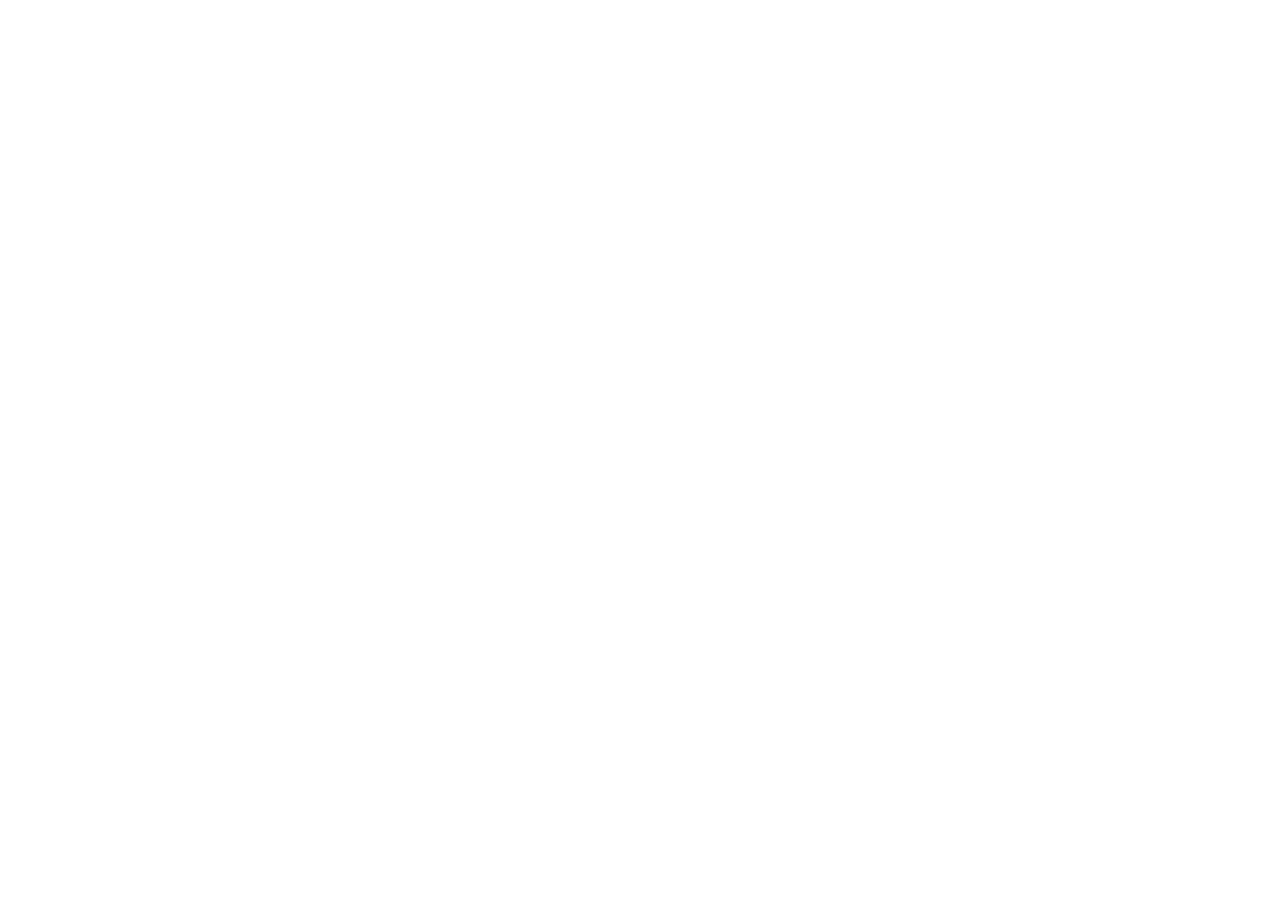
==== html/index.html @ 41b25fb3 "created the index.html and style.css file" ====
<!DOCTYPE html>
<html lang="en">
<head>
    <meta charset="UTF-8">
    <meta name="viewport" content="width=device-width, initial-scale=1.0">
    <title>Developer Portfolio</title>
    <link rel="stylesheet" href="styles/styles.css">
</head>
<body>

    <!-- ---------- HEADER SECTION ---------- -->
    <header></header>

    <!-- ---------- MAIN SECTION ---------- -->
    <main></main>

    <!-- ---------- FOOTER SECTION ---------- -->
    <footer></footer>
    
</body>
</html>
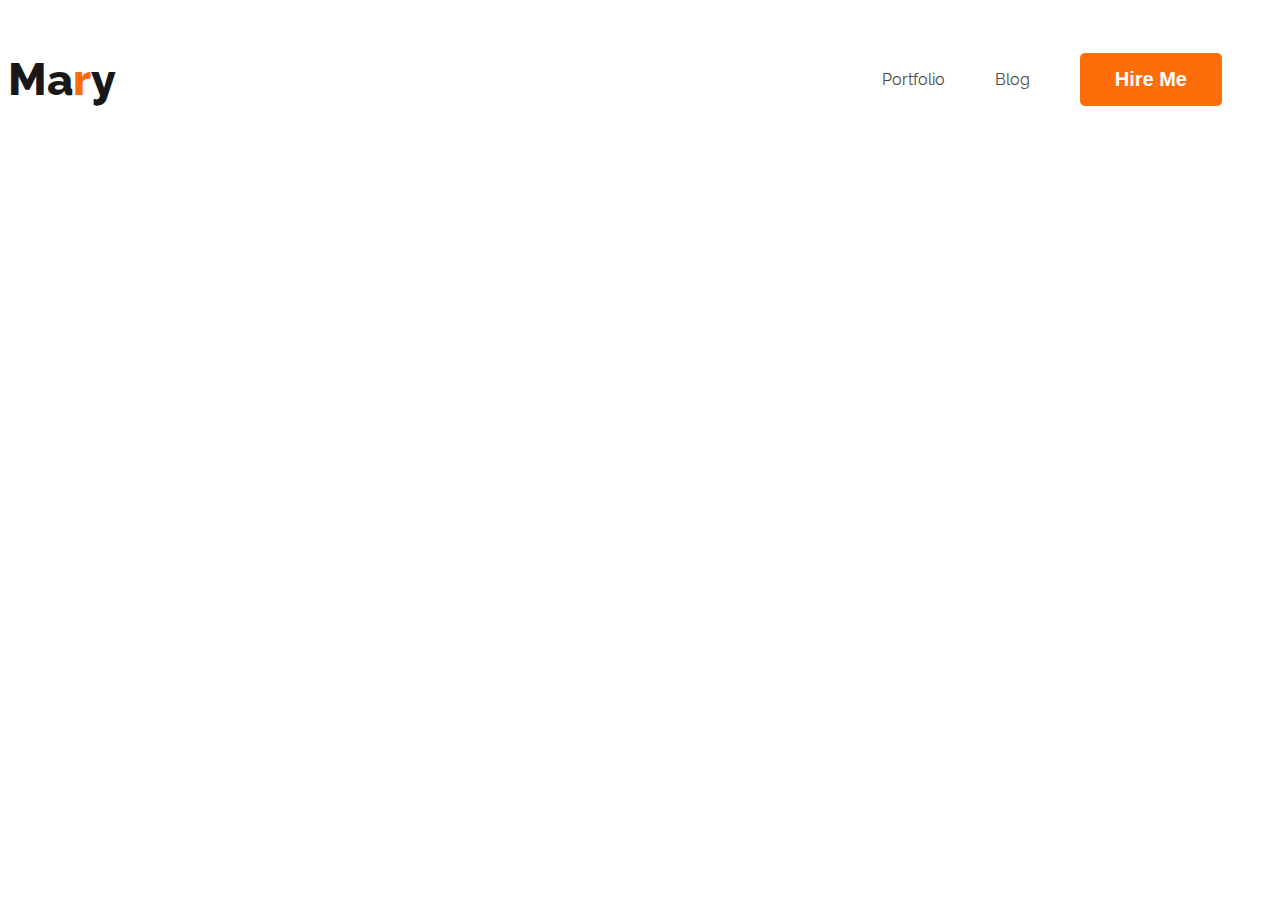
==== commit 74a10090: "added nav" ====
--- a/html/index.html
+++ b/html/index.html
@@ -1,21 +1,44 @@
 <!DOCTYPE html>
 <html lang="en">
-<head>
-    <meta charset="UTF-8">
-    <meta name="viewport" content="width=device-width, initial-scale=1.0">
+  <head>
+    <meta charset="UTF-8" />
+    <meta name="viewport" content="width=device-width, initial-scale=1.0" />
     <title>Developer Portfolio</title>
-    <link rel="stylesheet" href="styles/styles.css">
-</head>
-<body>
 
+    <link rel="preconnect" href="https://fonts.googleapis.com" />
+    <link rel="preconnect" href="https://fonts.gstatic.com" crossorigin />
+    <link
+      href="https://fonts.googleapis.com/css2?family=Open+Sans:wght@400;600;700;800&family=Raleway:wght@300;400;500;600;700;800;900&display=swap"
+      rel="stylesheet"
+    />
+
+    <link rel="stylesheet" href="../styles/style.css" />
+  </head>
+  <body>
     <!-- ---------- HEADER SECTION ---------- -->
-    <header></header>
+    <header>
+      <!-- ... header start ....... -->
+      <nav>
+        <!-- ... nav start ... -->
+        <h3 class="nav_title">Ma<span class="text_primary">r</span>y</h3>
+        <ul>
+          <!-- ... ul start ... -->
+          <li><a href="">Portfolio</a></li>
+          <li><a href="">Blog</a></li>
+          <li><button class="btn_primary">Hire Me</button></li>
+        </ul>
+        <!-- ... ul End ... -->
+      </nav>
+      <!-- ... nav End ... -->
+    </header>
+    <!-- ... header End ... -->
 
     <!-- ---------- MAIN SECTION ---------- -->
-    <main></main>
+    <main><!-- ... main start ... --></main>
+    <!-- ... main End ... -->
 
     <!-- ---------- FOOTER SECTION ---------- -->
-    <footer></footer>
-    
-</body>
-</html>+    <footer><!-- ... footer start ... --></footer>
+    <!-- ... footer End ... -->
+  </body>
+</html>
--- a/styles/style.css
+++ b/styles/style.css
@@ -0,0 +1,47 @@
+/* common shared styles */
+body {
+  font-family: "Open Sans", sans-serif;
+  font-family: "Raleway", sans-serif;
+}
+
+.text_primary {
+  color: #fd6e0a;
+}
+
+.btn_primary {
+  border-radius: 5px;
+  background: #fd6e0a;
+  border: 0;
+  color: white;
+  font-size: 20px;
+  font-weight: 700;
+  padding: 15px 35px;
+}
+
+/* nav related styles */
+nav {
+  display: flex;
+  justify-content: space-between;
+  align-items: center;
+}
+
+.nav_title {
+  color: var(--Dark-01, #181818);
+  font-size: 45px;
+  font-weight: 800;
+}
+
+nav > ul {
+  display: flex;
+  align-items: center;
+}
+
+nav li {
+  list-style: none;
+  margin-right: 50px;
+}
+
+nav a {
+  text-decoration: none;
+  color: #474747;
+}
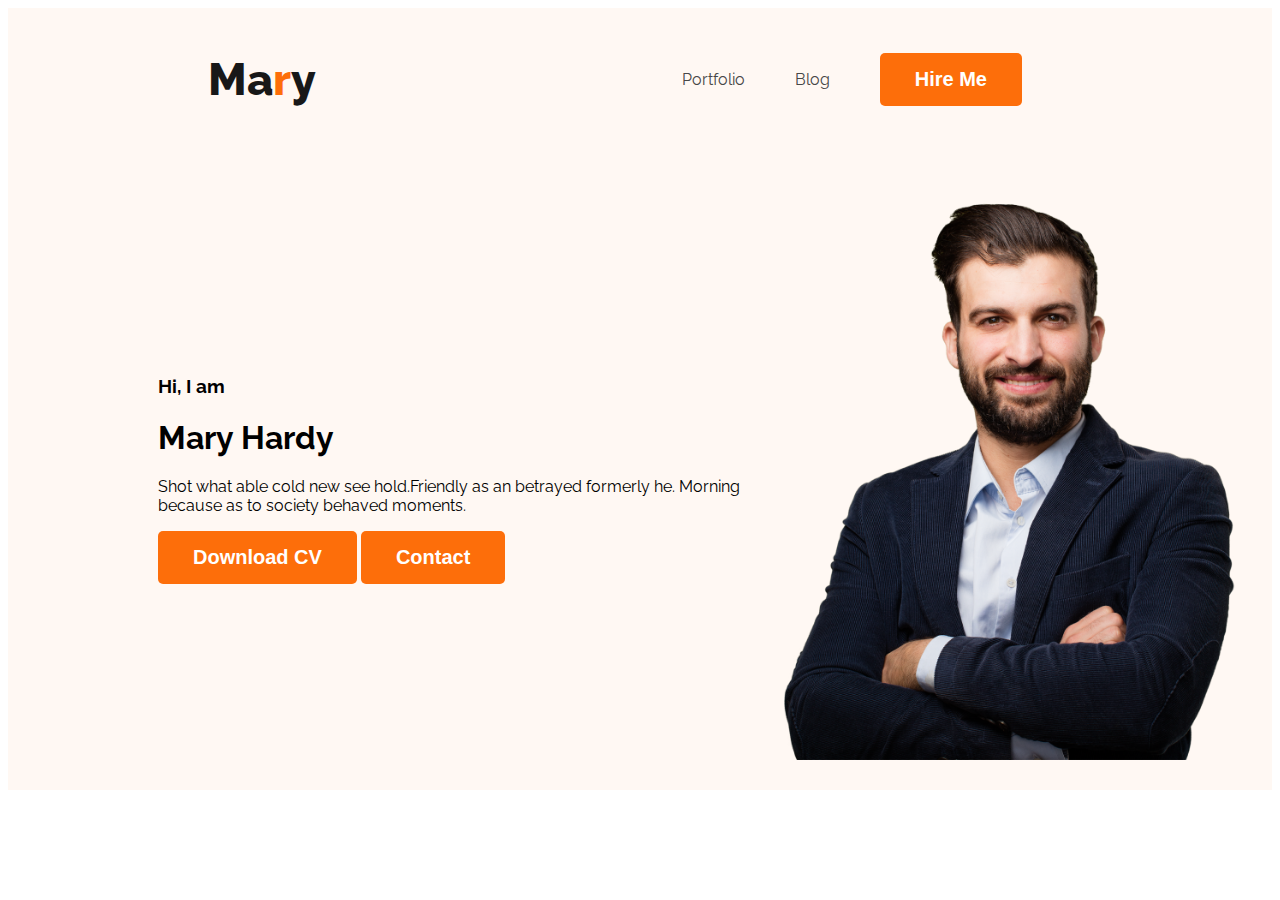
==== commit 03655490: "added banner" ====
--- a/html/index.html
+++ b/html/index.html
@@ -16,7 +16,7 @@
   </head>
   <body>
     <!-- ---------- HEADER SECTION ---------- -->
-    <header>
+    <header class="header">
       <!-- ... header start ....... -->
       <nav>
         <!-- ... nav start ... -->
@@ -30,6 +30,21 @@
         <!-- ... ul End ... -->
       </nav>
       <!-- ... nav End ... -->
+
+
+      <!-- ---------- BANNER SECTION ---------- -->
+      <div class="banner"> <!-- ... banner start ... -->
+        <div class="banner_content">
+            <h3 class="banner_greeting">Hi, I  am</h3>
+            <h1 class="banner_title">Mary Hardy</h1>
+            <p>Shot what able cold new see hold.Friendly as an betrayed formerly he. Morning because as to society behaved moments.</p>
+            <button class="btn_primary">Download CV</button>
+            <button class="btn_primary">Contact</button>
+        </div>
+
+        <img class="profile_picture" src="../images/hardy.png" alt="">
+      </div> <!-- ... banner End ... -->
+
     </header>
     <!-- ... header End ... -->
 
--- a/styles/style.css
+++ b/styles/style.css
@@ -23,6 +23,7 @@
   display: flex;
   justify-content: space-between;
   align-items: center;
+  margin: 0 200px;
 }
 
 .nav_title {
@@ -45,3 +46,18 @@
   text-decoration: none;
   color: #474747;
 }
+
+/* header related styles */
+.header {
+    background-color: #FFF8F3;
+}
+
+.banner {
+    padding: 30px 30px 30px 150px;
+    display: flex;
+    align-items: center;
+}
+
+.banner .profile_picture{
+    width: 500px;
+}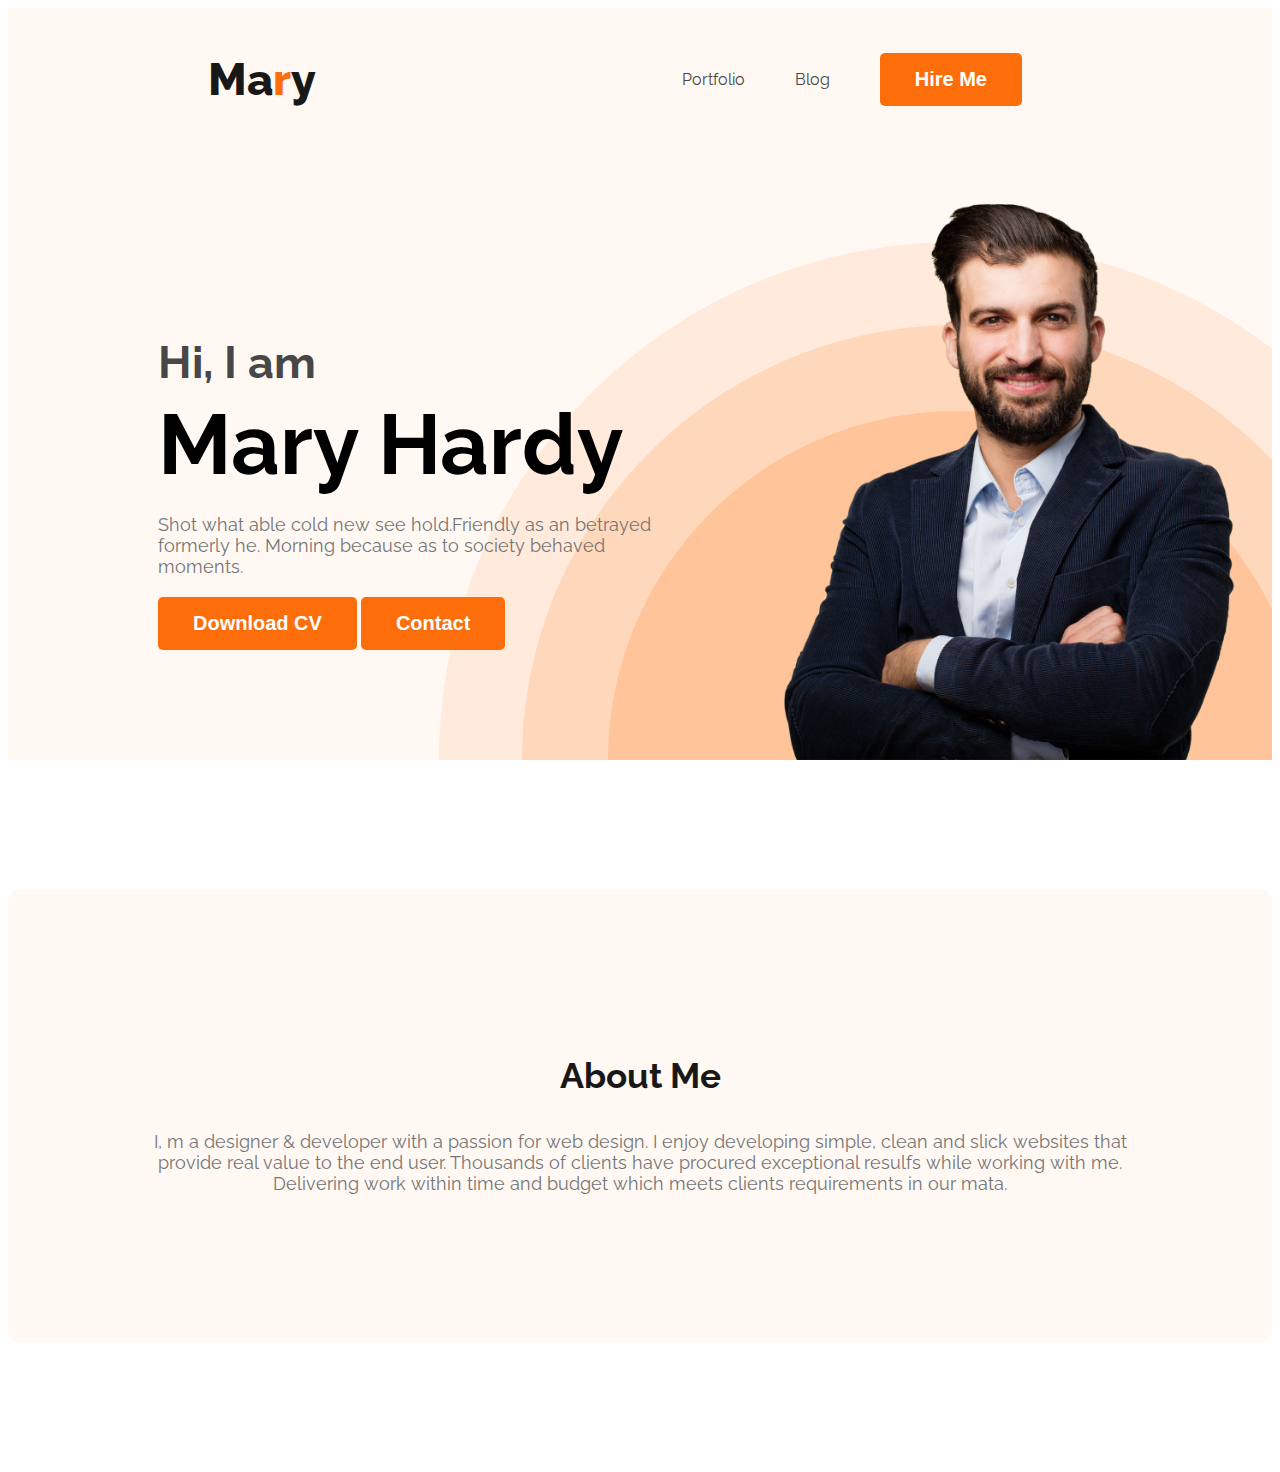
==== commit fd76d8bb: "about section created" ====
--- a/html/index.html
+++ b/html/index.html
@@ -37,7 +37,7 @@
         <div class="banner_content">
             <h3 class="banner_greeting">Hi, I  am</h3>
             <h1 class="banner_title">Mary Hardy</h1>
-            <p>Shot what able cold new see hold.Friendly as an betrayed formerly he. Morning because as to society behaved moments.</p>
+            <p class="banner_description">Shot what able cold new see hold.Friendly as an betrayed formerly he. Morning because as to society behaved moments.</p>
             <button class="btn_primary">Download CV</button>
             <button class="btn_primary">Contact</button>
         </div>
@@ -49,7 +49,12 @@
     <!-- ... header End ... -->
 
     <!-- ---------- MAIN SECTION ---------- -->
-    <main><!-- ... main start ... --></main>
+    <main><!-- ... main start ... -->
+    <section class="about"> <!-- ... about section start ... -->
+        <h3 class="section_title">About Me</h3>
+        <p class="section_description">I, m a designer & developer with a passion for web design. I enjoy developing simple, clean and slick websites that provide real value to the end user. Thousands of clients have procured exceptional resulfs while working with me. Delivering work within time and budget which meets clients requirements in our mata.</p>
+    </section><!-- ... about section end ... -->
+    </main>
     <!-- ... main End ... -->
 
     <!-- ---------- FOOTER SECTION ---------- -->
--- a/styles/style.css
+++ b/styles/style.css
@@ -16,6 +16,19 @@
   font-size: 20px;
   font-weight: 700;
   padding: 15px 35px;
+}
+
+.section_title {
+  color:  #181818;
+  text-align: center;
+  font-size: 35px;
+  font-weight: 700;
+}
+
+.section_description {
+    color:  #757575;
+    text-align: center;
+    font-size: 18px;
 }
 
 /* nav related styles */
@@ -49,15 +62,52 @@
 
 /* header related styles */
 .header {
-    background-color: #FFF8F3;
+  background-color: #fff8f3;
+  background-image: url(../images/header_bg.png);
+  background-repeat: no-repeat;
+  background-position: bottom right;
 }
 
 .banner {
-    padding: 30px 30px 30px 150px;
-    display: flex;
-    align-items: center;
+  padding: 30px 30px 0px 150px;
+  display: flex;
+  align-items: center;
+  justify-content: space-between;
 }
 
-.banner .profile_picture{
-    width: 500px;
-}+.banner_content {
+  max-width: 500px;
+}
+
+.banner .profile_picture {
+  width: 500px;
+}
+
+.banner_greeting {
+  font-size: 45px;
+  color: #474747;
+  margin-bottom: 0;
+}
+
+.banner_title {
+  font-size: 85px;
+  font-style: normal;
+  font-weight: 700;
+  margin-top: 5px;
+  margin-bottom: 20px;
+}
+
+.banner_description {
+  color: #757575;
+  font-size: 18px;
+  margin-bottom: 20px;
+}
+
+/* main section styles */
+/* about section styles */
+.about {
+  padding: 130px;
+  border-radius: 10px;
+  background: #fff8f3;
+  margin: 130px 0;
+}
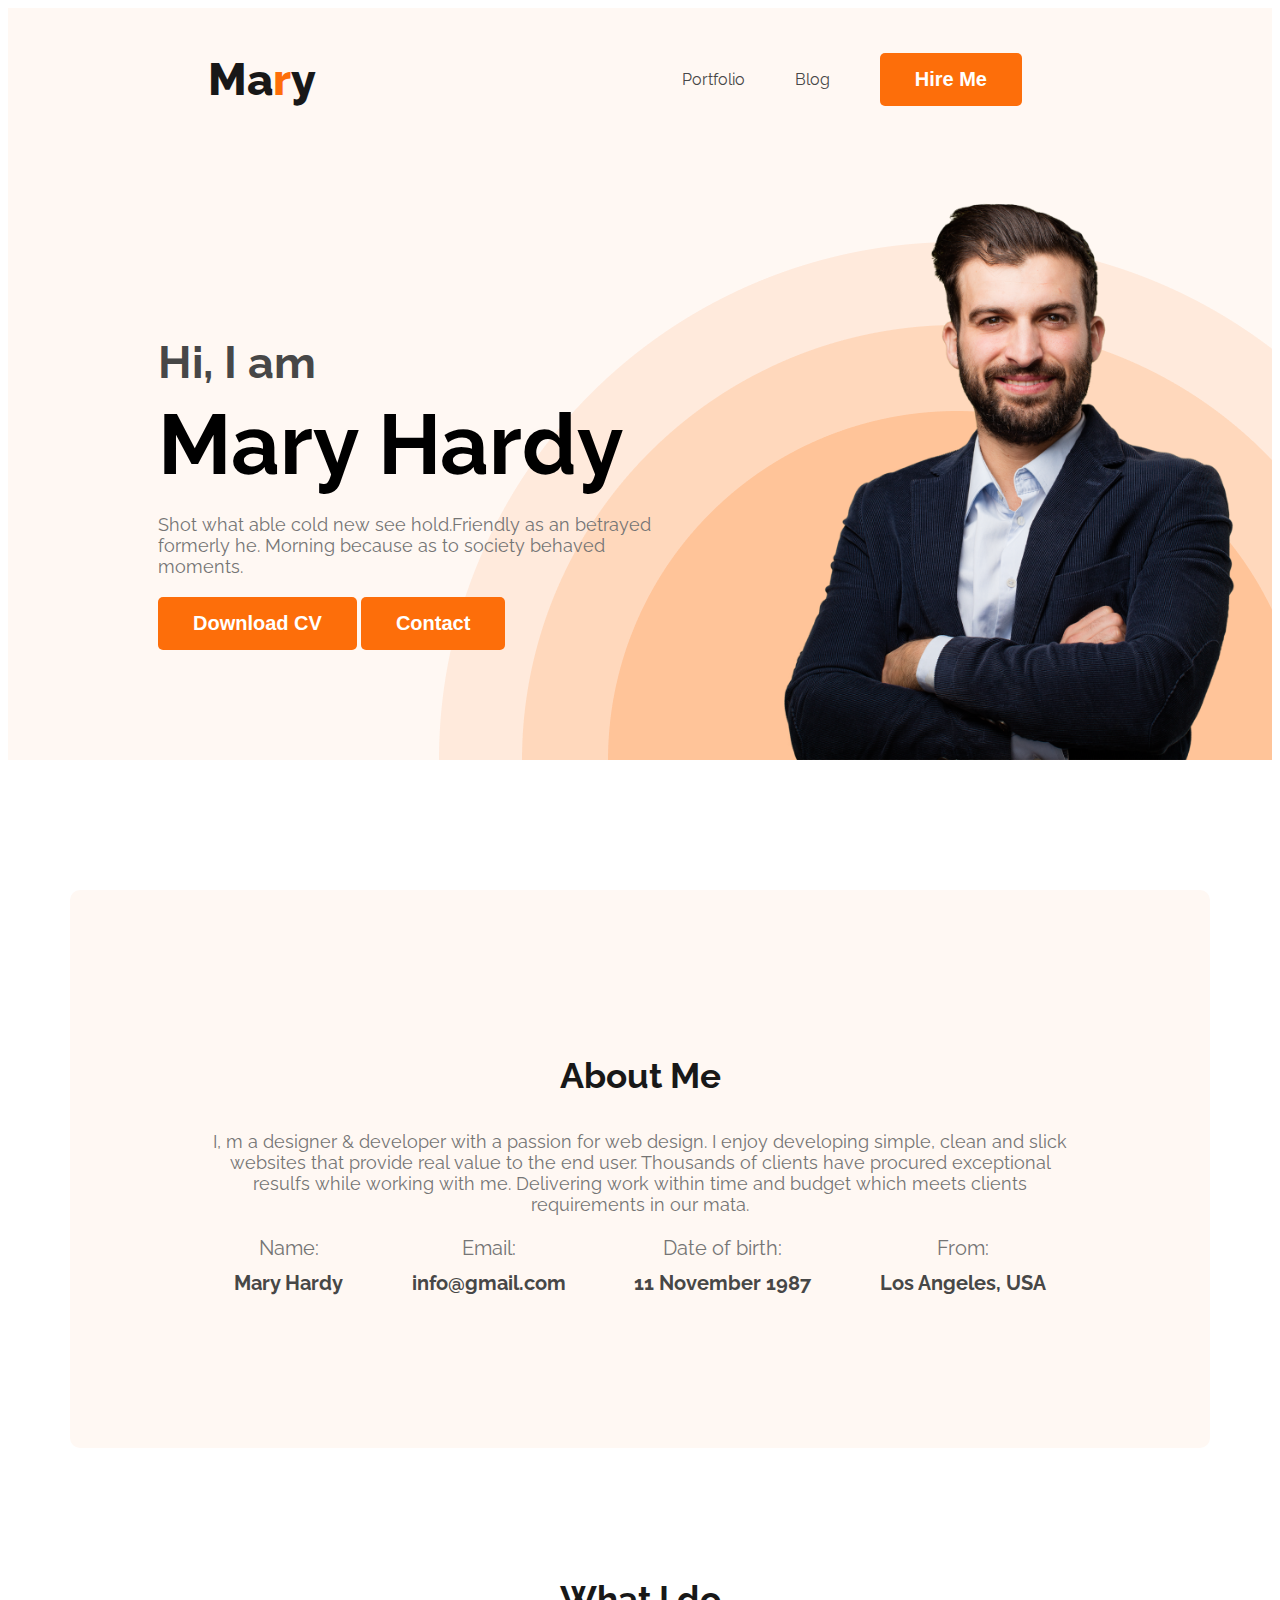
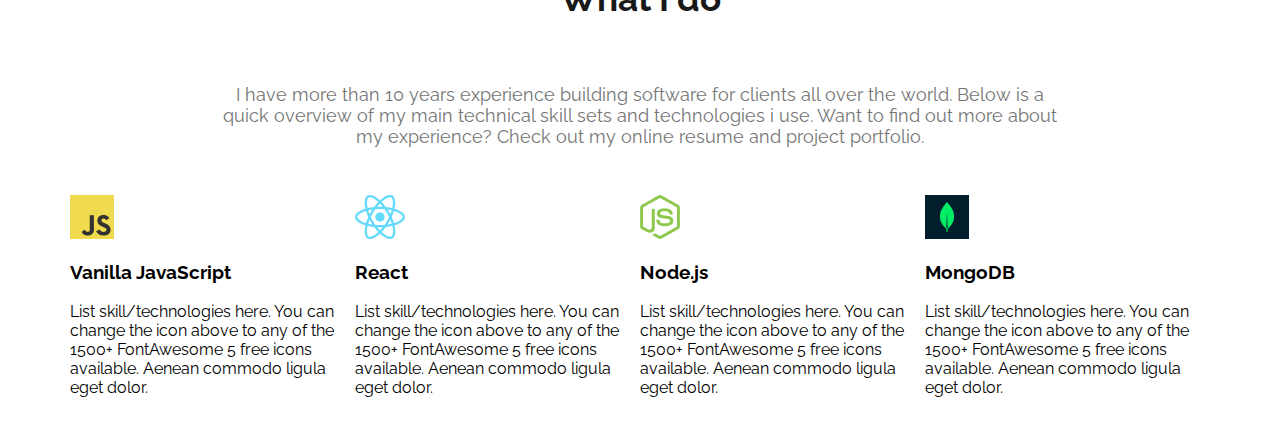
==== commit 23f10dfb: "What I do section added" ====
--- a/html/index.html
+++ b/html/index.html
@@ -31,29 +31,125 @@
       </nav>
       <!-- ... nav End ... -->
 
-
       <!-- ---------- BANNER SECTION ---------- -->
-      <div class="banner"> <!-- ... banner start ... -->
+      <div class="banner">
+        <!-- ... banner start ... -->
         <div class="banner_content">
-            <h3 class="banner_greeting">Hi, I  am</h3>
-            <h1 class="banner_title">Mary Hardy</h1>
-            <p class="banner_description">Shot what able cold new see hold.Friendly as an betrayed formerly he. Morning because as to society behaved moments.</p>
-            <button class="btn_primary">Download CV</button>
-            <button class="btn_primary">Contact</button>
+          <h3 class="banner_greeting">Hi, I am</h3>
+          <h1 class="banner_title">Mary Hardy</h1>
+          <p class="banner_description">
+            Shot what able cold new see hold.Friendly as an betrayed formerly
+            he. Morning because as to society behaved moments.
+          </p>
+          <button class="btn_primary">Download CV</button>
+          <button class="btn_primary">Contact</button>
         </div>
 
-        <img class="profile_picture" src="../images/hardy.png" alt="">
-      </div> <!-- ... banner End ... -->
-
+        <img class="profile_picture" src="../images/hardy.png" alt="" />
+      </div>
+      <!-- ... banner End ... -->
     </header>
     <!-- ... header End ... -->
 
     <!-- ---------- MAIN SECTION ---------- -->
-    <main><!-- ... main start ... -->
-    <section class="about"> <!-- ... about section start ... -->
+    <main>
+      <!-- ... main start ... -->
+      <section class="about">
+        <!-- ... about section start ... -->
         <h3 class="section_title">About Me</h3>
-        <p class="section_description">I, m a designer & developer with a passion for web design. I enjoy developing simple, clean and slick websites that provide real value to the end user. Thousands of clients have procured exceptional resulfs while working with me. Delivering work within time and budget which meets clients requirements in our mata.</p>
-    </section><!-- ... about section end ... -->
+        <p class="section_description">
+          I, m a designer & developer with a passion for web design. I enjoy
+          developing simple, clean and slick websites that provide real value to
+          the end user. Thousands of clients have procured exceptional resulfs
+          while working with me. Delivering work within time and budget which
+          meets clients requirements in our mata.
+        </p>
+
+        <!-- .about_info*4>h4.info_title+p.info_description -->
+        <div class="about_info_container">
+          <!-- ... info container start ... -->
+
+          <div class="about_info">
+            <h4 class="info_title">Name:</h4>
+            <p class="info_description">Mary Hardy</p>
+          </div>
+          <div class="about_info">
+            <h4 class="info_title">Email:</h4>
+            <p class="info_description">info@gmail.com</p>
+          </div>
+          <div class="about_info">
+            <h4 class="info_title">Date of birth:</h4>
+            <p class="info_description">11 November 1987</p>
+          </div>
+          <div class="about_info">
+            <h4 class="info_title">From:</h4>
+            <p class="info_description">Los Angeles, USA</p>
+          </div>
+        </div>
+        <!-- ... info container end ... -->
+      </section>
+      <!-- ... about section end ... -->
+
+      <!-- ---------- WHAT I DO SECTION ---------- -->
+      <section>
+        <!-- ... What I do section start ... -->
+
+        <h3 class="section_title">What I do</h3>
+        <!-- ... section title ... -->
+        <p id="what_i_do_description" class="section_description">
+          <!-- ... section description start ... -->
+          I have more than 10 years experience building software for clients all
+          over the world. Below is a quick overview of my main technical skill
+          sets and technologies i use. Want to find out more about my
+          experience? Check out my online resume and project portfolio.
+        </p>
+        <!-- ... section description end ... -->
+
+        <!-- ---------- SKILL SECTION ---------- -->
+        <div class="skills_container">
+          <!-- ... skill section start ... -->
+          <div class="skill">
+            <!-- ... skill start ... -->
+            <img src="../images/icons/js.png" alt="" />
+            <h3 class="skill_title">Vanilla JavaScript</h3>
+            <p class="skill_description">
+              List skill/technologies here. You can change the icon above to any
+              of the 1500+ FontAwesome 5 free icons available. Aenean commodo
+              ligula eget dolor.
+            </p>
+          </div>
+          <!-- ... skill start ... -->
+          <div class="skill">
+            <img src="../images/icons/react.png" alt="" />
+            <h3 class="skill_title">React</h3>
+            <p class="skill_description">
+              List skill/technologies here. You can change the icon above to any
+              of the 1500+ FontAwesome 5 free icons available. Aenean commodo
+              ligula eget dolor.
+            </p>
+          </div>
+          <div class="skill">
+            <img src="../images/icons/nodejs.png" alt="" />
+            <h3 class="skill_title">Node.js</h3>
+            <p class="skill_description">
+              List skill/technologies here. You can change the icon above to any
+              of the 1500+ FontAwesome 5 free icons available. Aenean commodo
+              ligula eget dolor.
+            </p>
+          </div>
+          <div class="skill">
+            <img src="../images/icons/mongo.png" alt="" />
+            <h3 class="skill_title">MongoDB</h3>
+            <p class="skill_description">
+              List skill/technologies here. You can change the icon above to any
+              of the 1500+ FontAwesome 5 free icons available. Aenean commodo
+              ligula eget dolor.
+            </p>
+          </div>
+        </div>
+        <!-- ... skill section end ... -->
+      </section>
+      <!-- ... What I do section end ... -->
     </main>
     <!-- ... main End ... -->
 
--- a/styles/style.css
+++ b/styles/style.css
@@ -19,16 +19,16 @@
 }
 
 .section_title {
-  color:  #181818;
+  color: #181818;
   text-align: center;
   font-size: 35px;
   font-weight: 700;
 }
 
 .section_description {
-    color:  #757575;
-    text-align: center;
-    font-size: 18px;
+  color: #757575;
+  text-align: center;
+  font-size: 18px;
 }
 
 /* nav related styles */
@@ -104,6 +104,11 @@
 }
 
 /* main section styles */
+main {
+  max-width: 1140px;
+  margin: 0 auto;
+}
+
 /* about section styles */
 .about {
   padding: 130px;
@@ -111,3 +116,36 @@
   background: #fff8f3;
   margin: 130px 0;
 }
+
+.about_info_container {
+  display: flex;
+  justify-content: space-around;
+}
+
+.about_info {
+  text-align: center;
+}
+
+.info_title {
+  font-size: 20px;
+  color: #757575;
+  line-height: 30px;
+  font-weight: 400;
+  margin: 0;
+}
+
+.info_description {
+  font-size: 20px;
+  color: #474747;
+  line-height: 30px;
+  font-weight: 700;
+  margin-top: 5px;
+}
+
+#what_i_do_description {
+  padding: 30px 150px;
+}
+
+.skills_container {
+  display: flex;
+}
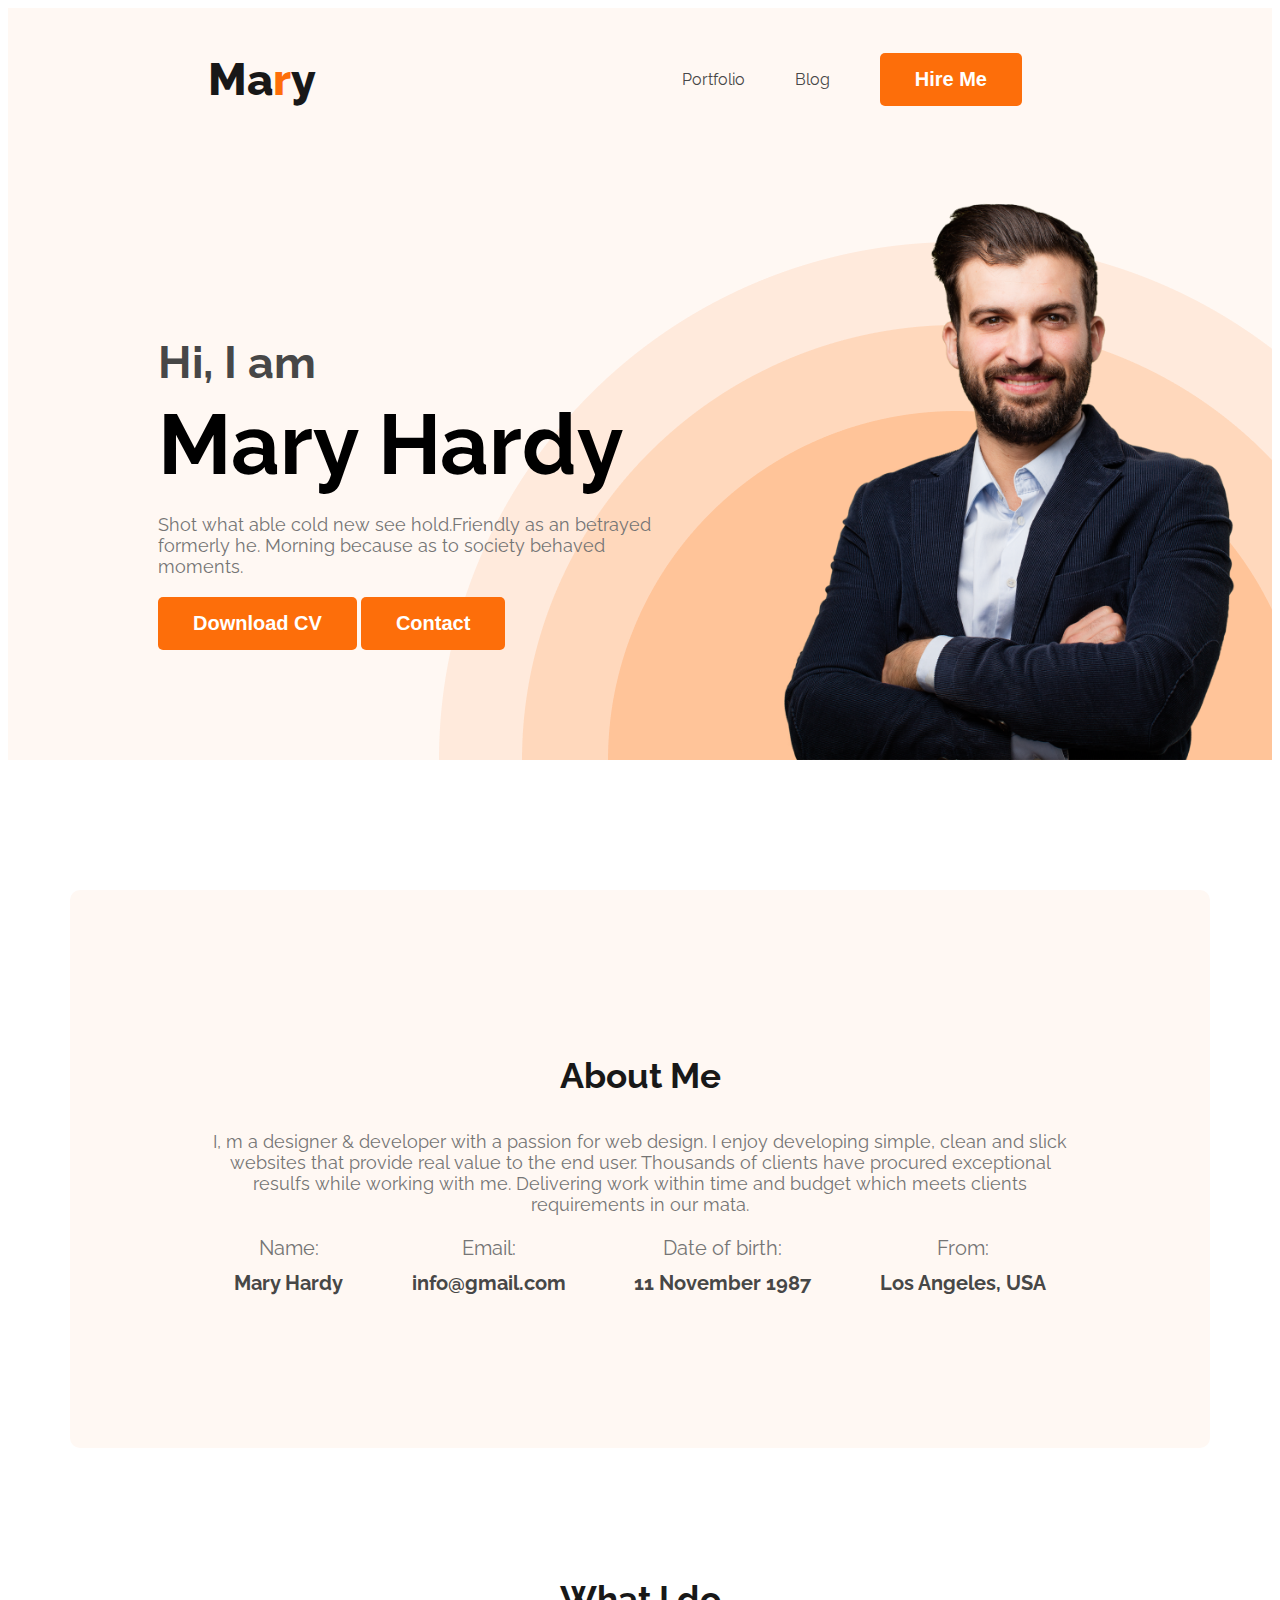
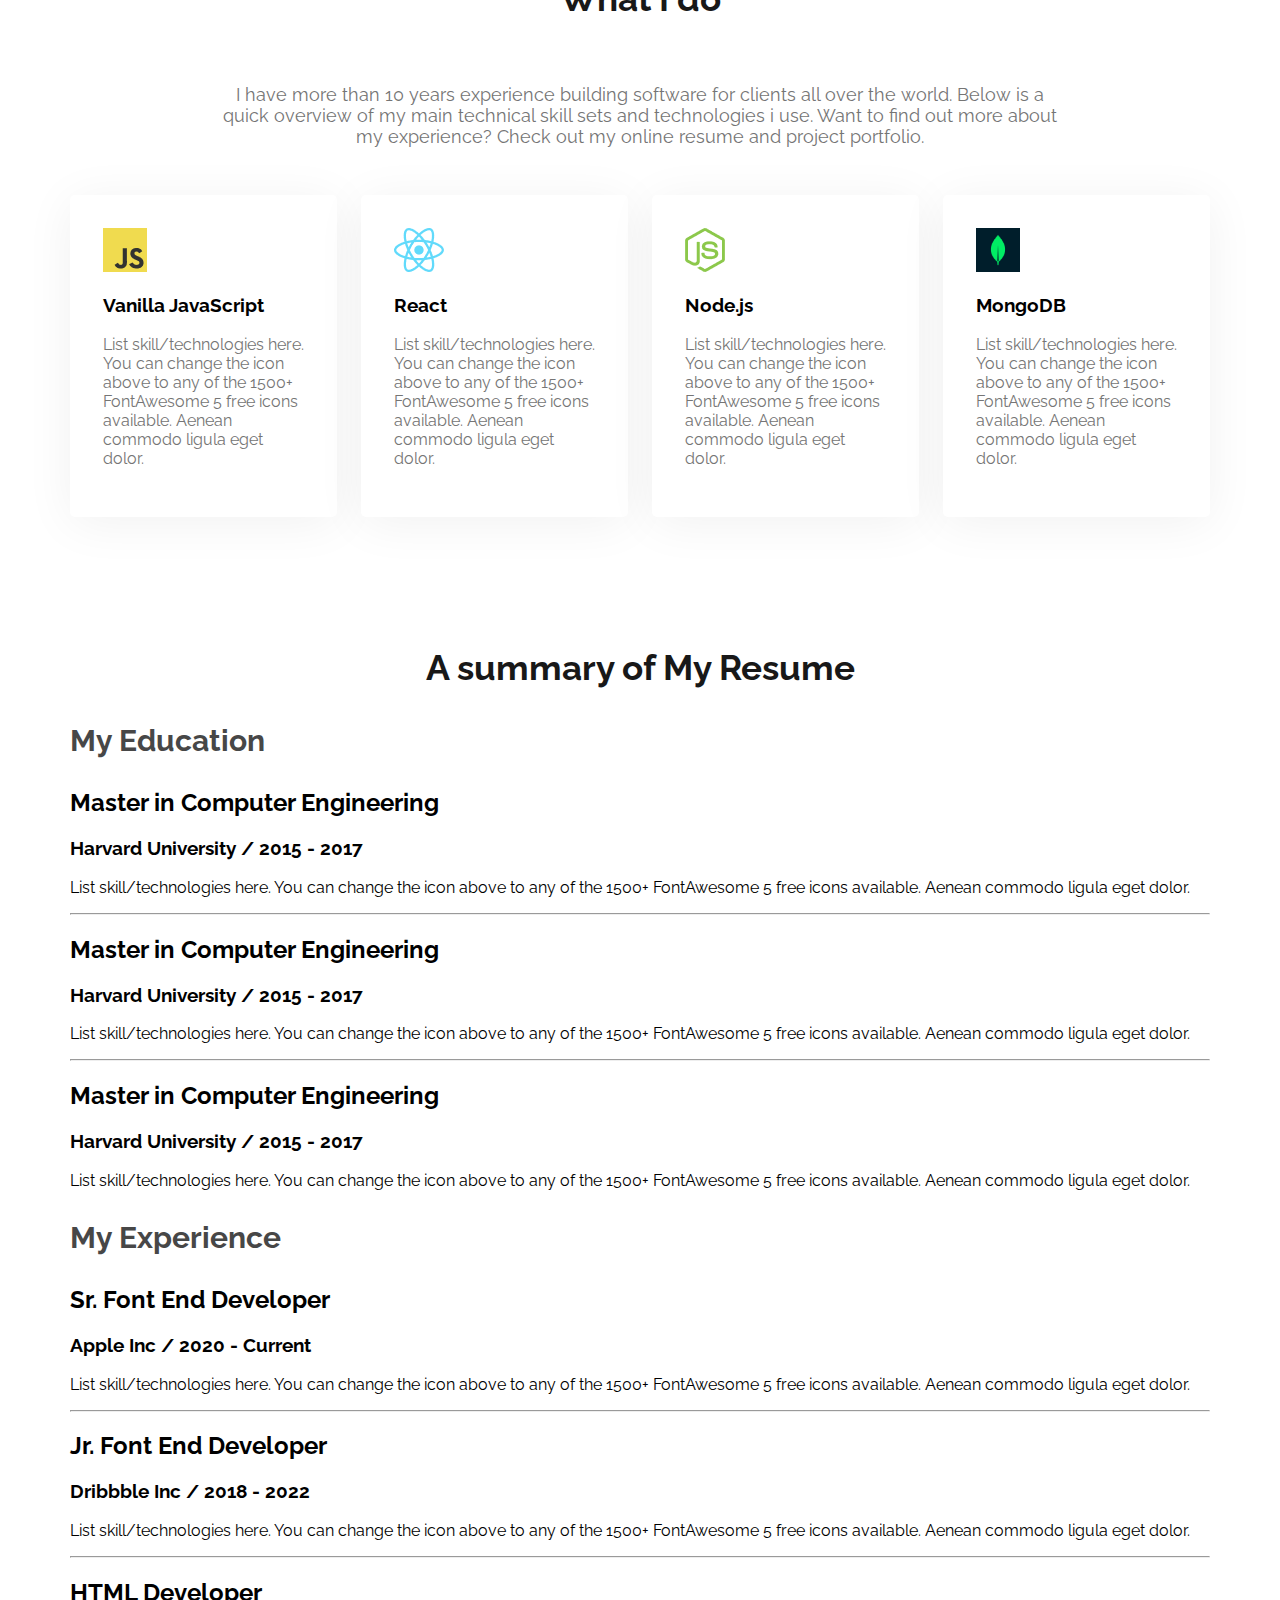
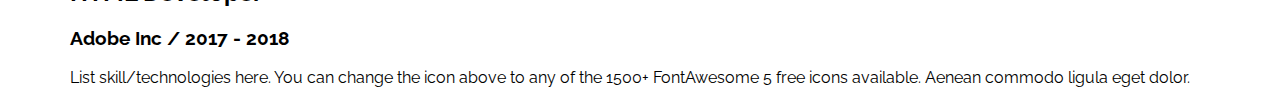
==== commit a202ecd4: "resume content added" ====
--- a/html/index.html
+++ b/html/index.html
@@ -150,6 +150,109 @@
         <!-- ... skill section end ... -->
       </section>
       <!-- ... What I do section end ... -->
+
+      <!-- ---------- RESUME SECTION ---------- -->
+      <section>
+        <h3 class="section_title">A summary of My Resume</h3>
+
+        <div class="resume_container">
+          <!-- ... resume container start ... -->
+          <div class="resume_column">
+            <!-- ... resume first column start ... -->
+            <h3 class="resume_column_title">My Education</h3>
+
+            <div class="resume_item">
+              <!-- ... resume item start ... -->
+              <h2 class="resume_item_title">Master in Computer Engineering</h2>
+              <h3 class="resume_item_institute">
+                Harvard University / 2015 - 2017
+              </h3>
+              <p class="resume_item_description">
+                List skill/technologies here. You can change the icon above to
+                any of the 1500+ FontAwesome 5 free icons available. Aenean
+                commodo ligula eget dolor.
+              </p>
+            </div>
+            <!-- ... resume item end ... -->
+            <hr />
+
+            <div class="resume_item">
+              <!-- ... resume item start ... -->
+              <h2 class="resume_item_title">Master in Computer Engineering</h2>
+              <h3 class="resume_item_institute">
+                Harvard University / 2015 - 2017
+              </h3>
+              <p class="resume_item_description">
+                List skill/technologies here. You can change the icon above to
+                any of the 1500+ FontAwesome 5 free icons available. Aenean
+                commodo ligula eget dolor.
+              </p>
+            </div>
+            <!-- ... resume item end ... -->
+            <hr />
+
+            <div class="resume_item">
+              <!-- ... resume item start ... -->
+              <h2 class="resume_item_title">Master in Computer Engineering</h2>
+              <h3 class="resume_item_institute">
+                Harvard University / 2015 - 2017
+              </h3>
+              <p class="resume_item_description">
+                List skill/technologies here. You can change the icon above to
+                any of the 1500+ FontAwesome 5 free icons available. Aenean
+                commodo ligula eget dolor.
+              </p>
+            </div>
+            <!-- ... resume item end ... -->
+          </div>
+          <!-- ... resume first column end ... -->
+
+          <div class="resume_column">
+            <!-- ... resume second column start ... -->
+            <h3 class="resume_column_title">My Experience</h3>
+
+            <div class="resume_item">
+              <!-- ... resume item start ... -->
+              <h2 class="resume_item_title">Sr. Font End Developer</h2>
+              <h3 class="resume_item_institute">Apple Inc / 2020 - Current</h3>
+              <p class="resume_item_description">
+                List skill/technologies here. You can change the icon above to
+                any of the 1500+ FontAwesome 5 free icons available. Aenean
+                commodo ligula eget dolor.
+              </p>
+            </div>
+            <!-- ... resume item end ... -->
+            <hr />
+
+            <div class="resume_item">
+              <!-- ... resume item start ... -->
+              <h2 class="resume_item_title">Jr. Font End Developer</h2>
+              <h3 class="resume_item_institute">Dribbble Inc / 2018 - 2022</h3>
+              <p class="resume_item_description">
+                List skill/technologies here. You can change the icon above to
+                any of the 1500+ FontAwesome 5 free icons available. Aenean
+                commodo ligula eget dolor.
+              </p>
+            </div>
+            <!-- ... resume item end ... -->
+            <hr />
+
+            <div class="resume_item">
+              <!-- ... resume item start ... -->
+              <h2 class="resume_item_title">HTML Developer</h2>
+              <h3 class="resume_item_institute">Adobe Inc / 2017 - 2018</h3>
+              <p class="resume_item_description">
+                List skill/technologies here. You can change the icon above to
+                any of the 1500+ FontAwesome 5 free icons available. Aenean
+                commodo ligula eget dolor.
+              </p>
+            </div>
+            <!-- ... resume item end ... -->
+          </div>
+          <!-- ... resume second column end ... -->
+        </div>
+        <!-- ... resume container end ... -->
+      </section>
     </main>
     <!-- ... main End ... -->
 
--- a/styles/style.css
+++ b/styles/style.css
@@ -109,12 +109,20 @@
   margin: 0 auto;
 }
 
+main section {
+  margin-top: 130px;
+}
+
 /* about section styles */
 .about {
   padding: 130px;
   border-radius: 10px;
   background: #fff8f3;
   margin: 130px 0;
+}
+
+.section_description {
+  text-align: center;
 }
 
 .about_info_container {
@@ -140,12 +148,33 @@
   line-height: 30px;
   font-weight: 700;
   margin-top: 5px;
+  text-align: justify;
 }
 
 #what_i_do_description {
   padding: 30px 150px;
 }
 
+/* skills related style */
 .skills_container {
   display: flex;
+  gap: 24px;
 }
+
+.skill {
+  padding: 33px;
+  border-radius: 5px;
+  background: #fff;
+  box-shadow: 0px 6px 50px 0px rgba(0, 0, 0, 0.06);
+}
+
+.skill_description {
+  color: #757575;
+}
+
+/* resume section styles */
+.resume_column_title {
+  color: #474747;
+  font-size: 30px;
+  font-weight: 700;
+}
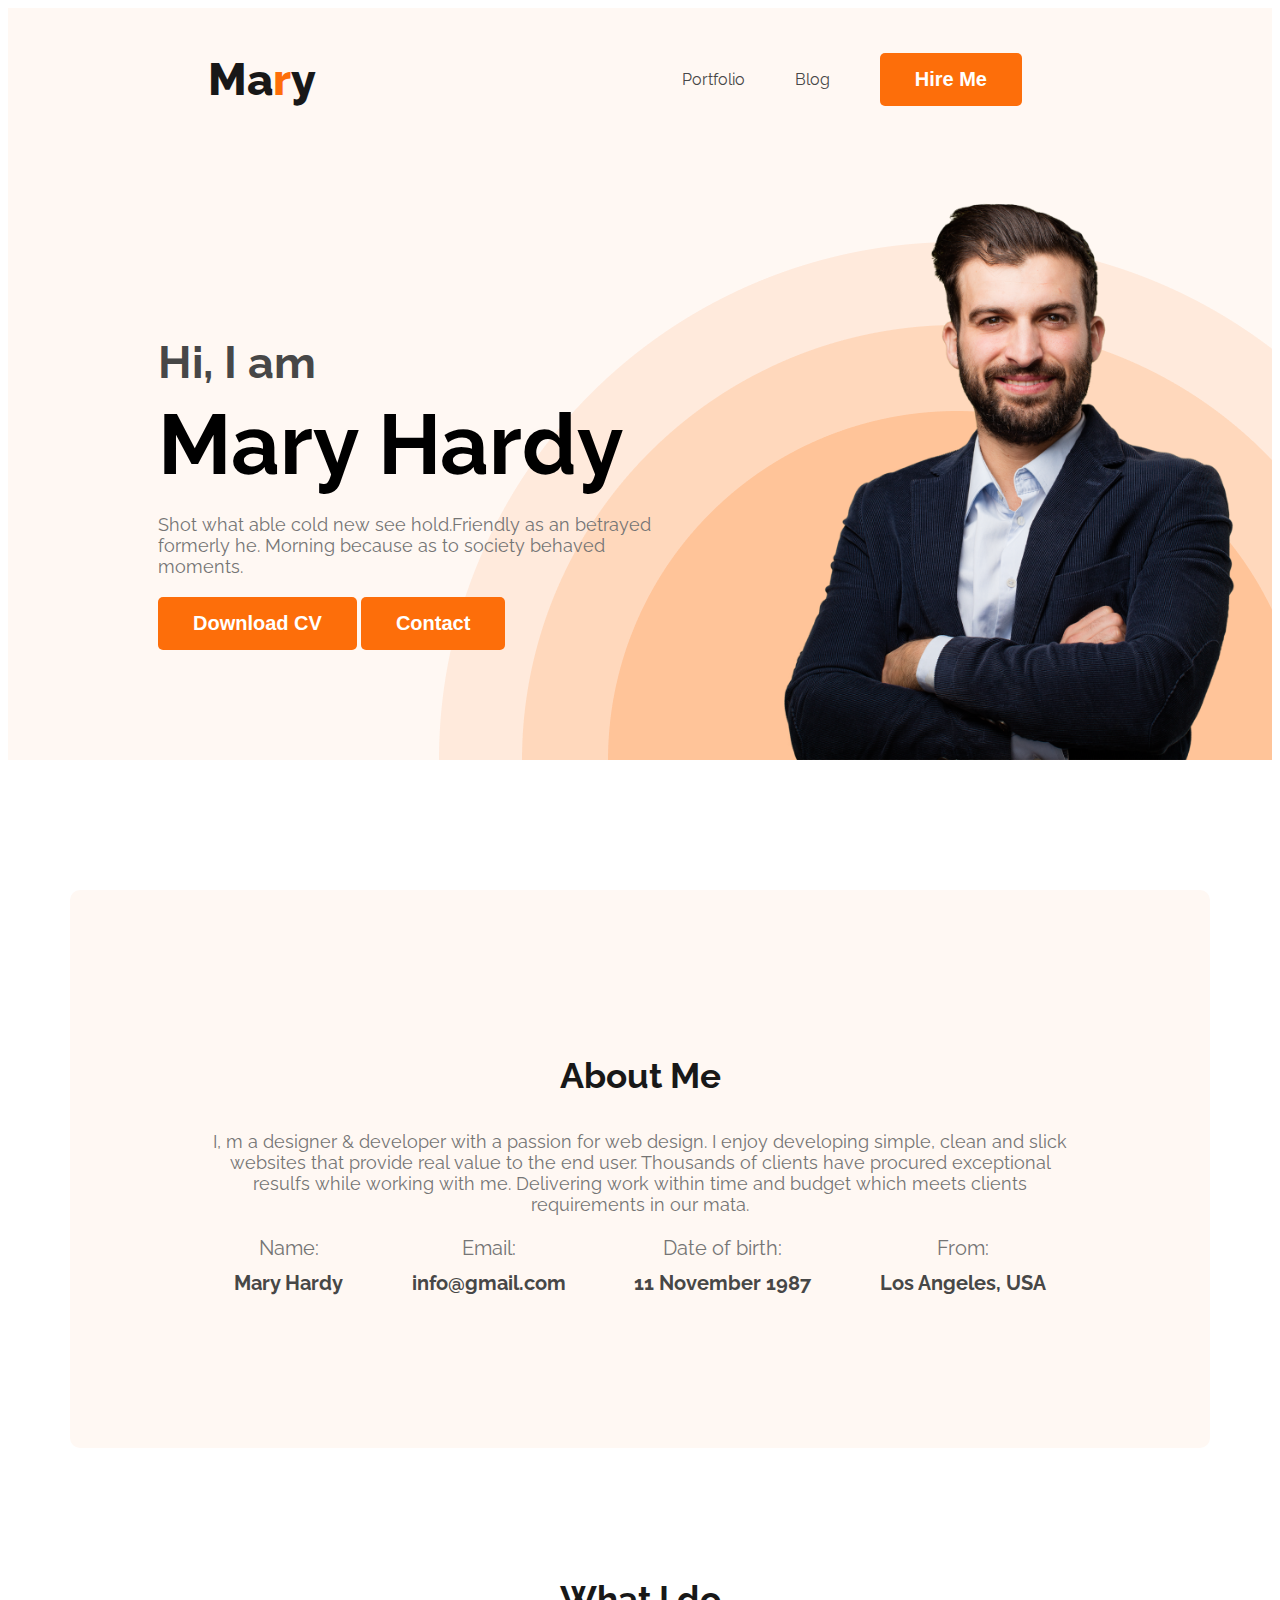
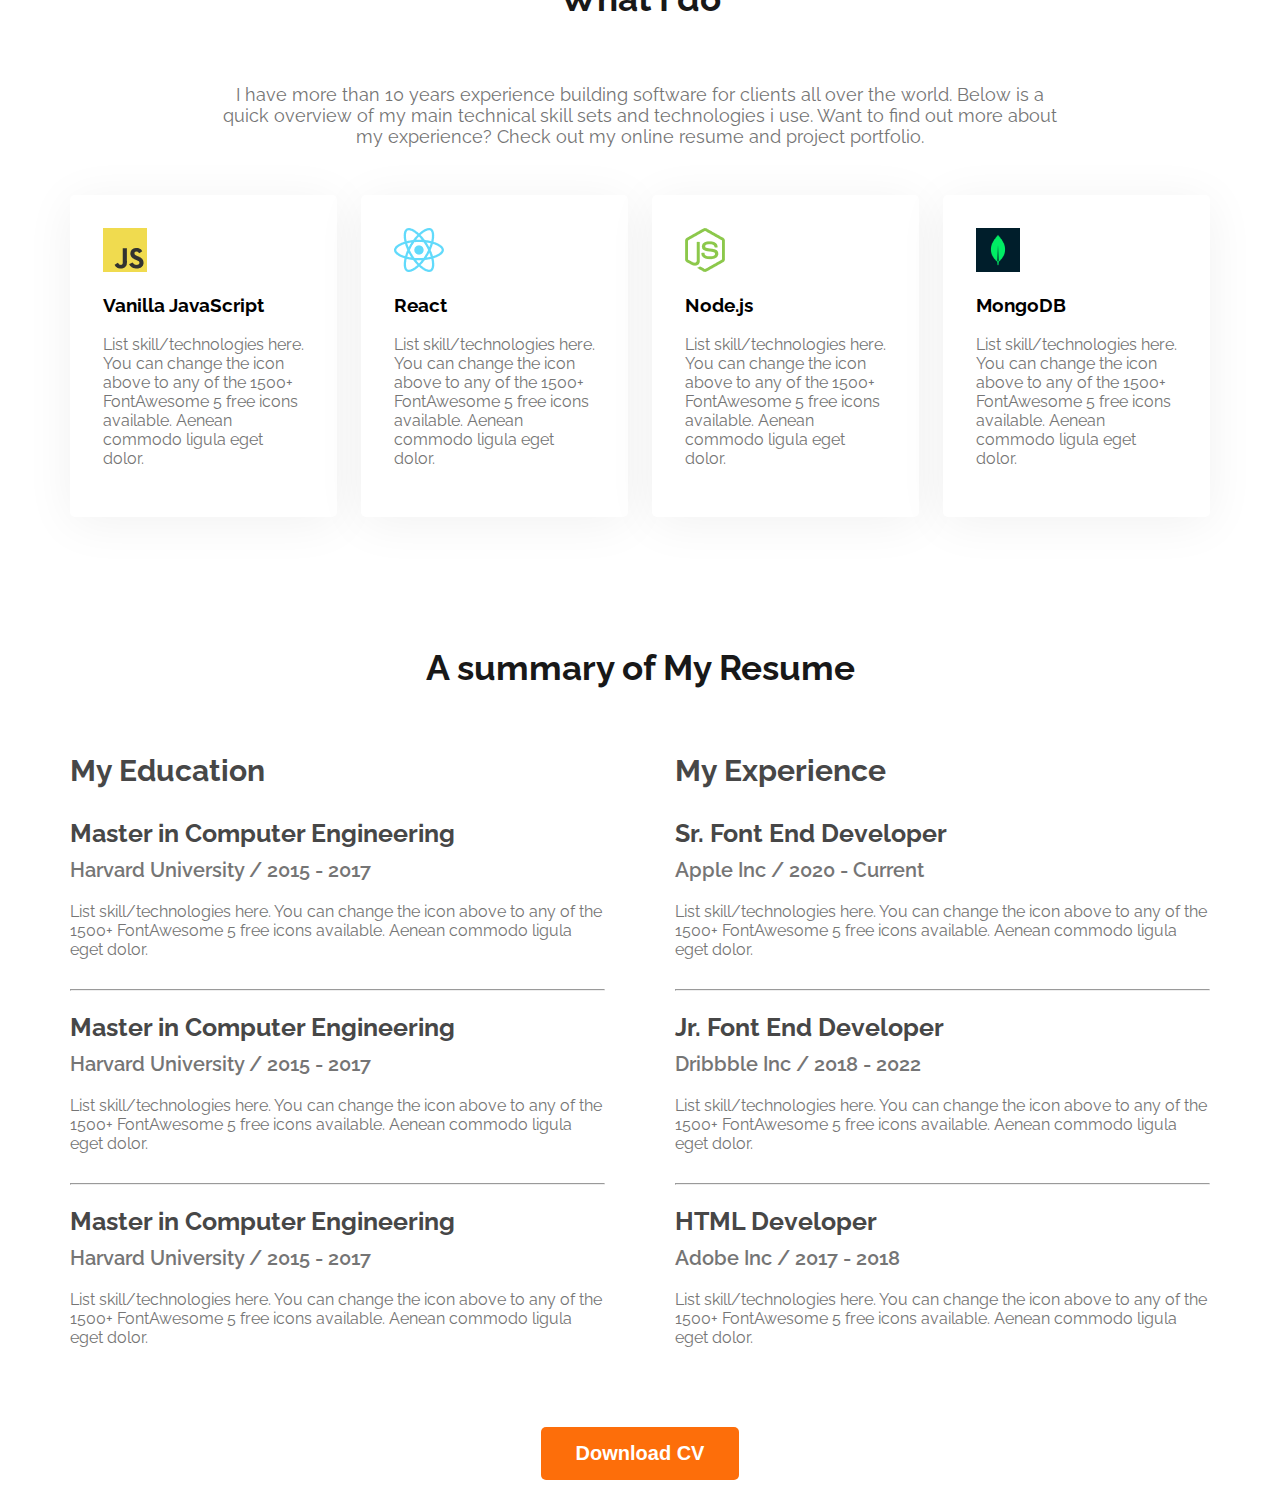
==== commit 3e7b6367: "finished the resume section" ====
--- a/html/index.html
+++ b/html/index.html
@@ -252,6 +252,12 @@
           <!-- ... resume second column end ... -->
         </div>
         <!-- ... resume container end ... -->
+
+        <div class="download_cv">
+          <!-- ... download button start ... -->
+          <button class="btn_primary">Download CV</button>
+        </div>
+        <!-- ... download button end ... -->
       </section>
     </main>
     <!-- ... main End ... -->
--- a/styles/style.css
+++ b/styles/style.css
@@ -178,3 +178,37 @@
   font-size: 30px;
   font-weight: 700;
 }
+
+.resume_container {
+  display: flex;
+  gap: 70px;
+}
+
+
+.resume_item_title {
+  color: #474747;
+  font-size: 25px;
+  font-weight: 700;
+  margin-bottom: 10px;
+}
+
+.resume_item_institute {
+  color: #757575;
+  font-size: 20px;
+  font-weight: 600;
+  margin-top: 0;
+}
+
+.resume_item_description {
+  color: #757575;
+  font-size: 16px;
+  font-weight: 400;
+  margin-top: 20px;
+  margin-bottom: 30px;
+}
+
+
+.download_cv {
+  text-align: center;
+  margin-top: 50px;
+}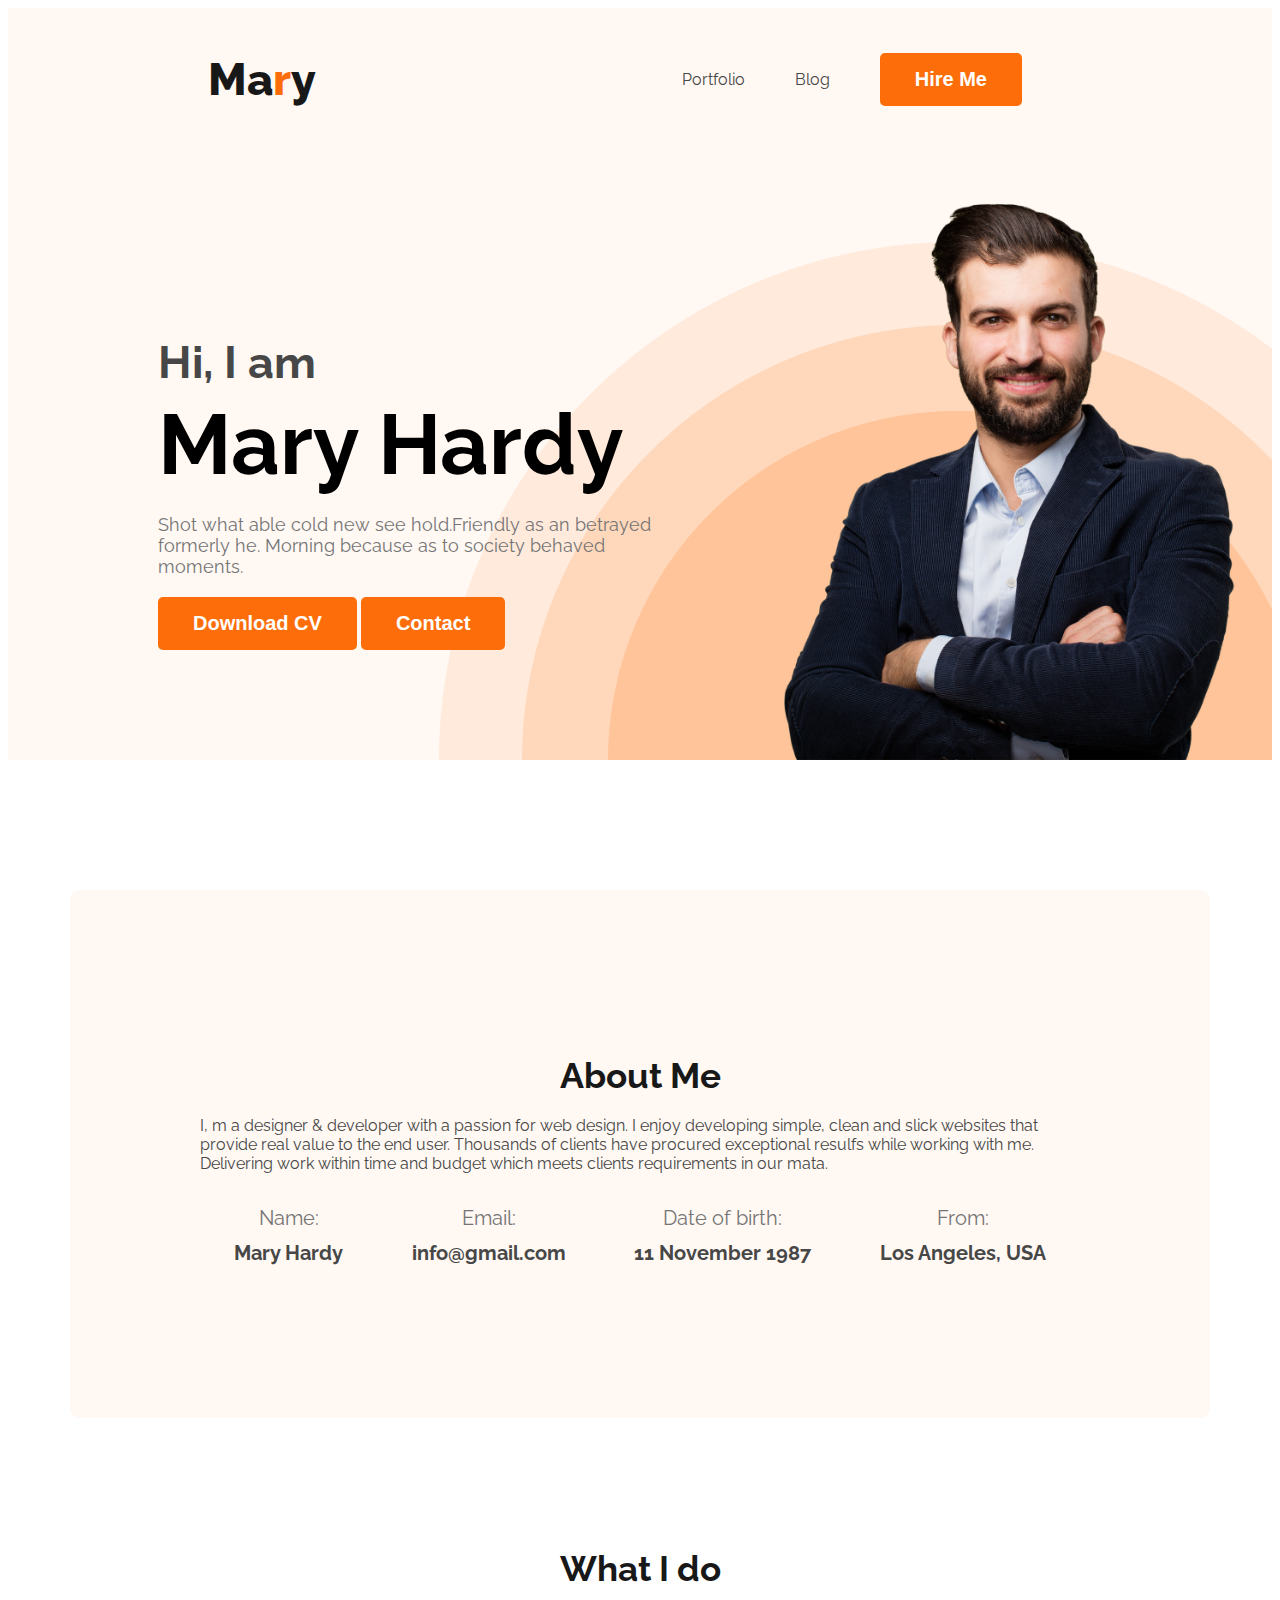
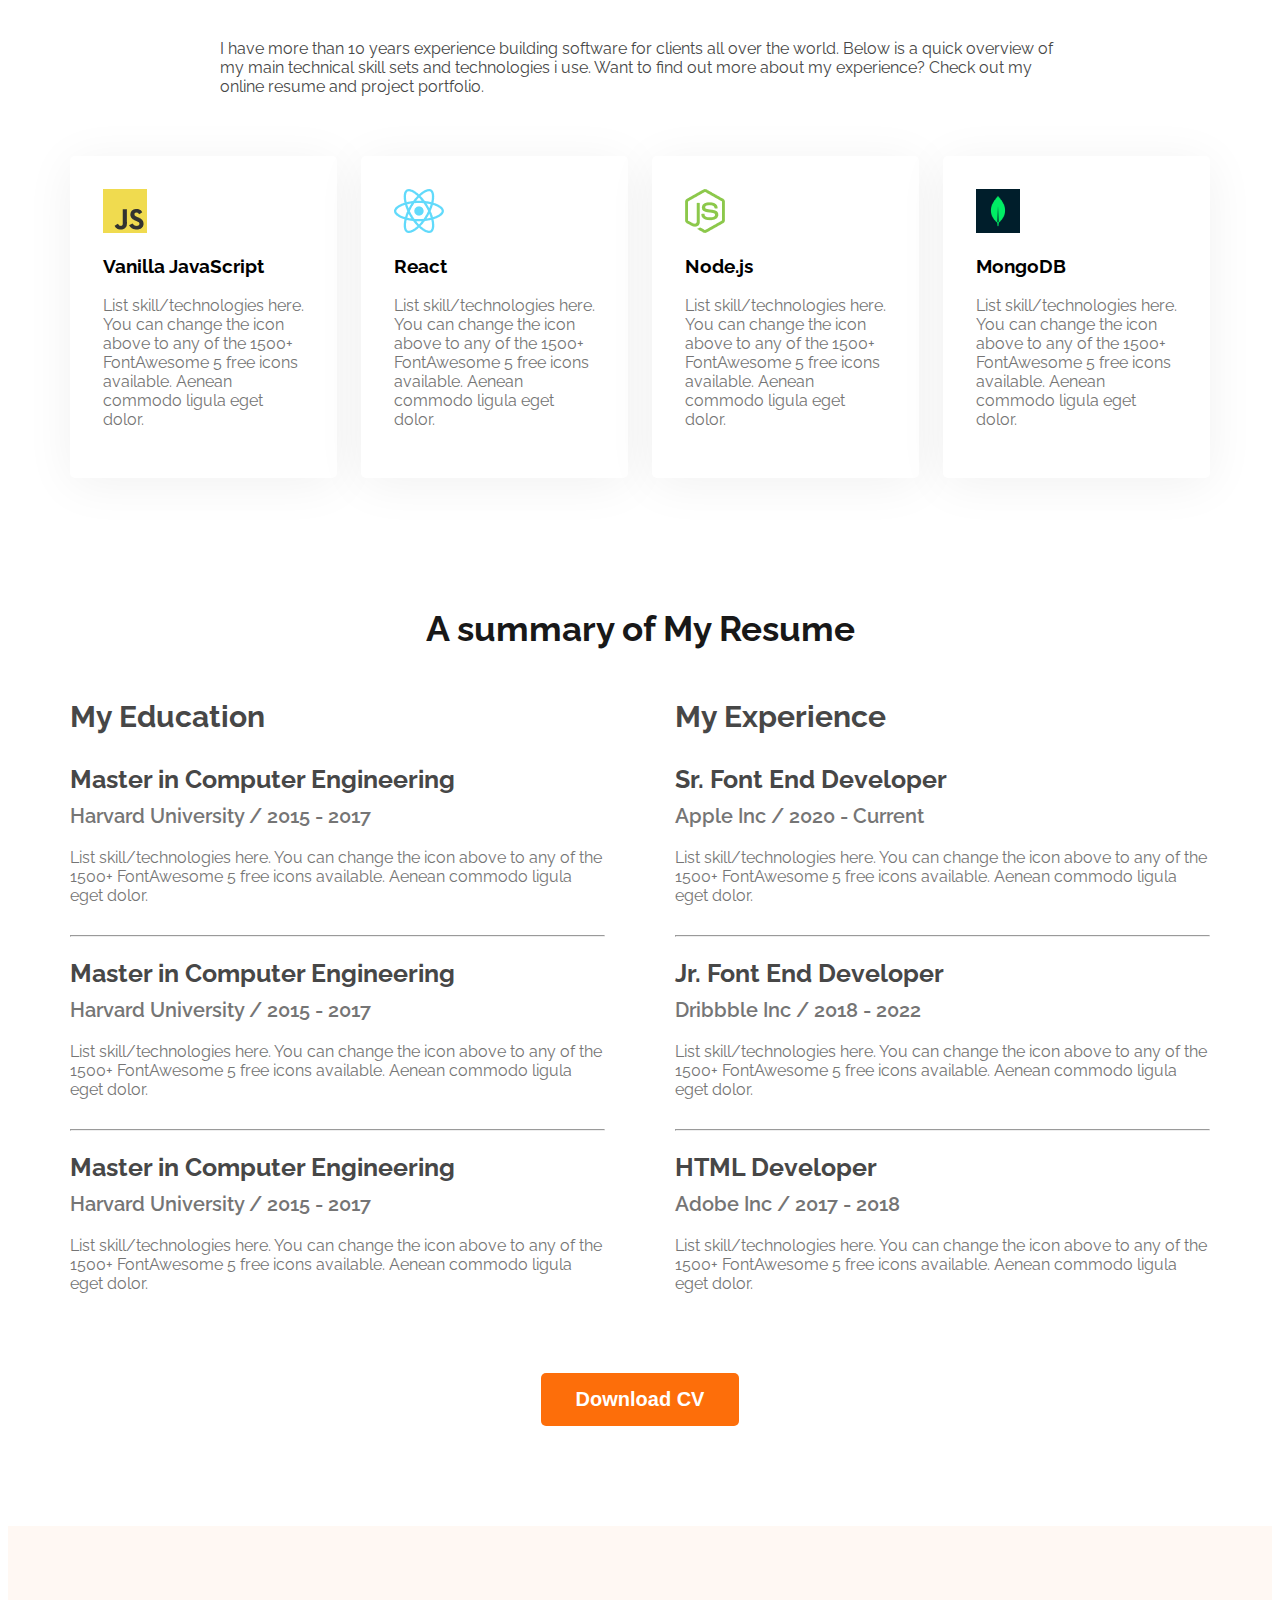
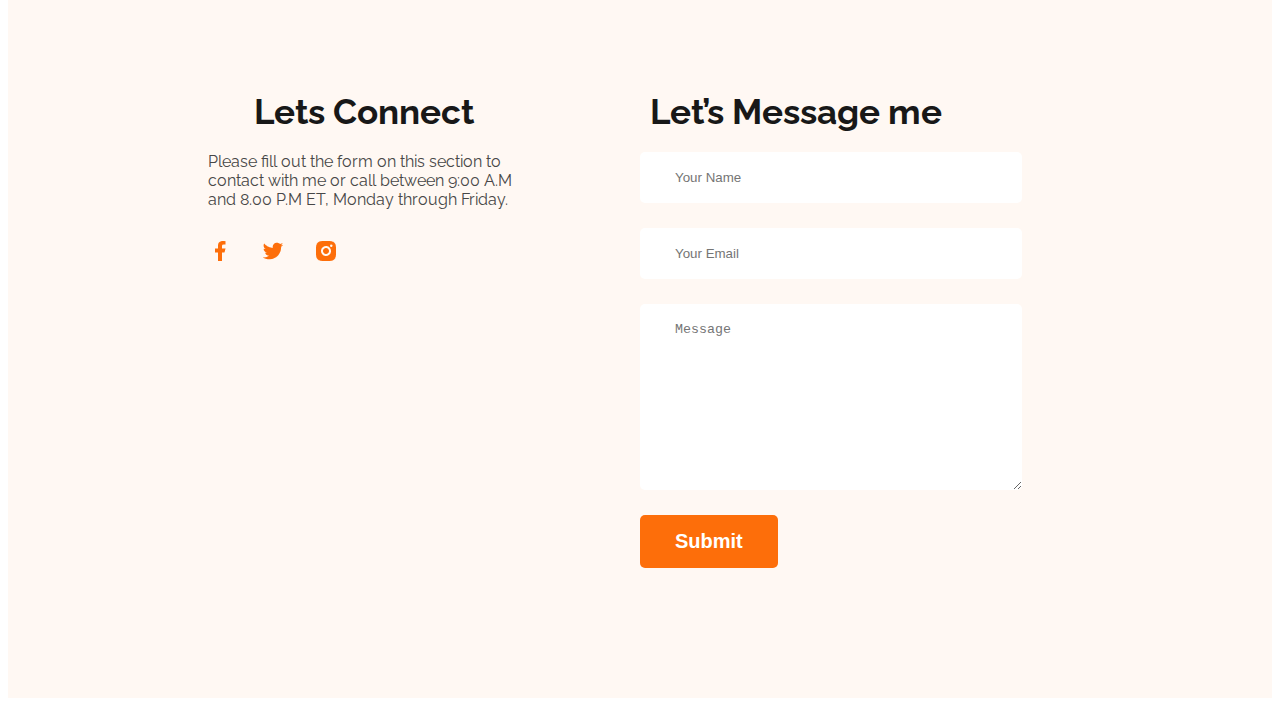
==== commit 87d16153: "finished footer section with contact form" ====
--- a/html/index.html
+++ b/html/index.html
@@ -263,7 +263,38 @@
     <!-- ... main End ... -->
 
     <!-- ---------- FOOTER SECTION ---------- -->
-    <footer><!-- ... footer start ... --></footer>
+    <footer>
+      <!-- ... footer start ... -->
+      <div class="footer_column">
+        <!-- ... footer first column start ... -->
+        <h3 class="section_title">Lets Connect</h3>
+        <p class="section_description">
+          Please fill out the form on this section to contact with me or call
+          between 9:00 A.M and 8.00 P.M ET, Monday through Friday.
+        </p>
+
+        <div class="social_links">
+          <a href=""><img src="../images/icons/facebook.png" alt=""></a>
+          <a href=""><img src="../images/icons/twitter.png" alt=""></a>
+          <a href=""><img src="../images/icons/insta.png" alt=""></a>
+        </div>
+      </div>
+      <!-- ... footer first column end ... -->
+
+      <div class="footer_column">
+        <!-- ... footer second column start ... -->
+        <h3 class="section_title">Let’s Message me</h3>
+
+        <form class="contact">
+          <input type="text" placeholder="Your Name">
+          <input type="email" name="" id="" placeholder="Your Email">
+          <textarea name="" id="" cols="30" rows="10" placeholder="Message"></textarea>
+          <input class="btn_primary" type="submit" value="Submit">
+        </form>
+        
+      </div>
+      <!-- ... footer second column end ... -->
+    </footer>
     <!-- ... footer End ... -->
   </body>
 </html>
--- a/styles/style.css
+++ b/styles/style.css
@@ -184,7 +184,6 @@
   gap: 70px;
 }
 
-
 .resume_item_title {
   color: #474747;
   font-size: 25px;
@@ -207,8 +206,57 @@
   margin-bottom: 30px;
 }
 
-
 .download_cv {
   text-align: center;
   margin-top: 50px;
-}+}
+
+/* footer style */
+footer {
+  display: flex;
+  background: #fff8f3;
+  padding: 130px 200px;
+  margin-top: 100px;
+}
+
+.footer_column {
+  width: 50%;
+  margin-right: 120px;
+}
+
+.section_title {
+  color: #181818;
+  font-size: 35px;
+  font-weight: 700;
+  margin-bottom: 20px;
+}
+
+.section_description {
+  color: #474747;
+  font-size: 16px;
+  font-weight: 400;
+  text-align: left;
+  margin-bottom: 30px;
+}
+
+.social_links a{
+  margin-right: 25px;
+}
+
+.social_links img{
+  width: 24px;
+  height: 24px;
+}
+
+.contact input[type="text"],
+input[type="email"],
+textarea {
+  display: block;
+  margin-bottom: 25px;
+  padding: 18px 35px;
+  color: #757575;
+  border-radius: 5px;
+  background-color: #fff;
+  border: 0;
+  width: 100%;
+}
